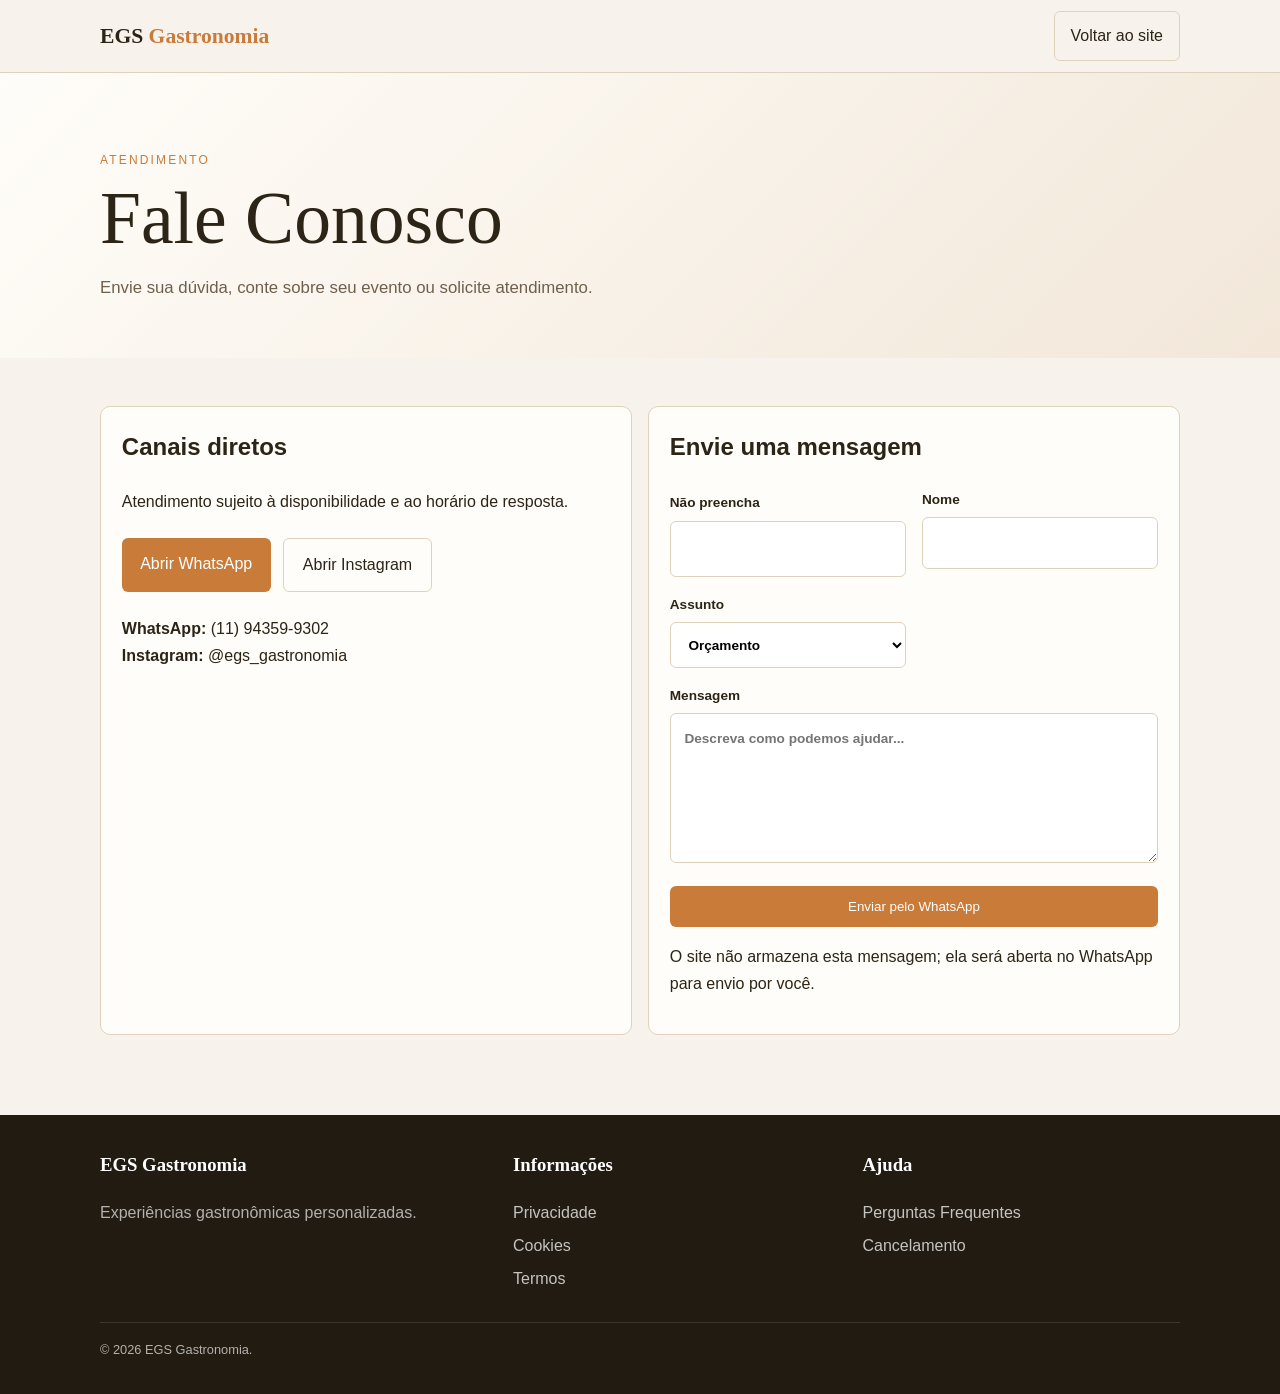
==== fale-conosco.html @ ea9b5db6 "Adiciona página Fale Conosco" ====
<!doctype html><html lang="pt-BR"><head><meta charset="utf-8"><meta name="viewport" content="width=device-width,initial-scale=1"><meta name="description" content="Fale com a EGS Gastronomia pelo WhatsApp ou Instagram."><meta name="referrer" content="strict-origin-when-cross-origin"><meta http-equiv="Content-Security-Policy" content="default-src 'none'; style-src 'self'; script-src 'self'; img-src 'self' data:; font-src 'self'; connect-src 'none'; object-src 'none'; base-uri 'none'; form-action 'none'; frame-src 'none'; upgrade-insecure-requests"><title>Fale Conosco | EGS Gastronomia</title><link rel="stylesheet" href="assets/css/pages.css"><script src="assets/js/contact.js" defer></script></head><body><header class="page-nav"><div class="wrap"><a class="brand" href="index.html">EGS <span>Gastronomia</span></a><a class="back" href="index.html">Voltar ao site</a></div></header><section class="hero"><div class="wrap"><span class="eyebrow">Atendimento</span><h1>Fale Conosco</h1><p>Envie sua dúvida, conte sobre seu evento ou solicite atendimento.</p></div></section><main class="content"><div class="wrap"><div class="cards"><section class="card"><h2>Canais diretos</h2><p>Atendimento sujeito à disponibilidade e ao horário de resposta.</p><div class="contact-actions"><a class="btn" href="https://wa.me/5511943599302" target="_blank" rel="noopener noreferrer">Abrir WhatsApp</a><a class="btn secondary" href="https://www.instagram.com/egs_gastronomia/" target="_blank" rel="noopener noreferrer">Abrir Instagram</a></div><p><strong>WhatsApp:</strong> (11) 94359-9302<br><strong>Instagram:</strong> @egs_gastronomia</p></section><section class="card"><h2>Envie uma mensagem</h2><form id="contato-form" novalidate><div class="form-grid"><div style="position:absolute;left:-9999px" aria-hidden="true"><label for="website">Não preencha</label><input id="website" tabindex="-1" autocomplete="off"></div><label>Nome<input id="nome" maxlength="80" autocomplete="name" required></label><label>Assunto<select id="assunto"><option>Orçamento</option><option>Dúvida</option><option>Parceria</option><option>Privacidade e dados</option><option>Outro</option></select></label><label class="full">Mensagem<textarea id="mensagem" maxlength="700" required placeholder="Descreva como podemos ajudar..."></textarea></label><button class="btn full" type="submit">Enviar pelo WhatsApp</button></div></form><p>O site não armazena esta mensagem; ela será aberta no WhatsApp para envio por você.</p></section></div></div></main><footer class="page-footer"><div class="wrap"><div class="footer-grid"><div><h3>EGS Gastronomia</h3><p>Experiências gastronômicas personalizadas.</p></div><div><h3>Informações</h3><a href="politica-de-privacidade.html">Privacidade</a><a href="politica-de-cookies.html">Cookies</a><a href="termos-de-uso.html">Termos</a></div><div><h3>Ajuda</h3><a href="faq.html">Perguntas Frequentes</a><a href="cancelamento-e-reagendamento.html">Cancelamento</a></div></div><div class="copyright">© 2026 EGS Gastronomia.</div></div></footer></body></html>
---- assets/css/pages.css ----
:root{--bg:#f7f3ec;--paper:#fffdf9;--ink:#2c2416;--muted:#6e604d;--line:#dfd2bc;--brand:#c97b3a}*{box-sizing:border-box}html{scroll-behavior:smooth}body{margin:0;background:var(--bg);color:var(--ink);font-family:Arial,Helvetica,sans-serif;line-height:1.7}a{color:var(--brand)}.wrap{width:min(1080px,90%);margin:auto}.page-nav{position:sticky;top:0;z-index:10;background:#f7f3ecf2;border-bottom:1px solid var(--line);backdrop-filter:blur(10px)}.page-nav .wrap{min-height:72px;display:flex;align-items:center;justify-content:space-between;gap:1rem}.brand{font:600 1.35rem Georgia,serif;text-decoration:none;color:var(--ink)}.brand span{color:var(--brand)}.back{padding:.65rem 1rem;border:1px solid var(--line);border-radius:6px;text-decoration:none;color:var(--ink)}.hero{padding:72px 0 38px;background:linear-gradient(135deg,#fffdf9,#f2e7d9)}.eyebrow{color:var(--brand);font-size:.75rem;letter-spacing:.18em;text-transform:uppercase}.hero h1{font:400 clamp(2.5rem,6vw,4.6rem) Georgia,serif;line-height:1.05;margin:.5rem 0 1rem}.hero p{max-width:760px;color:var(--muted);font-size:1.05rem}.content{padding:48px 0 80px}.article{max-width:820px;background:var(--paper);border:1px solid var(--line);border-radius:14px;padding:clamp(1.4rem,4vw,3rem);box-shadow:0 18px 50px #2c241612}.article h2{font:600 1.7rem Georgia,serif;margin-top:2rem}.article h3{margin-top:1.5rem}.article p,.article li{color:#4f4435}.article ul{padding-left:1.2rem}.notice{background:#f4e5d6;border-left:4px solid var(--brand);padding:1rem 1.2rem;border-radius:6px}.cards{display:grid;grid-template-columns:repeat(2,1fr);gap:1rem}.card{background:var(--paper);border:1px solid var(--line);padding:1.3rem;border-radius:10px}.card h2{margin-top:0}.contact-actions{display:flex;gap:.8rem;flex-wrap:wrap;margin:1.4rem 0}.btn{display:inline-block;background:var(--brand);color:white;text-decoration:none;padding:.8rem 1.15rem;border-radius:6px;border:0;cursor:pointer}.btn.secondary{background:transparent;color:var(--ink);border:1px solid var(--line)}.form-grid{display:grid;grid-template-columns:1fr 1fr;gap:1rem}.full{grid-column:1/-1}label{font-size:.85rem;font-weight:600}input,select,textarea{width:100%;margin-top:.35rem;padding:.85rem;border:1px solid var(--line);border-radius:6px;background:#fff;font:inherit}textarea{min-height:150px;resize:vertical}.page-footer{background:#211b11;color:#ffffffa8;padding:34px 0}.footer-grid{display:grid;grid-template-columns:1.2fr 1fr 1fr;gap:2rem}.page-footer h3{color:#fff;margin-top:0;font-family:Georgia,serif}.page-footer a{color:#ffffffbd;text-decoration:none;display:block;margin:.35rem 0}.copyright{border-top:1px solid #ffffff1f;margin-top:1.5rem;padding-top:1rem;font-size:.8rem}.faq details{border:1px solid var(--line);background:var(--paper);border-radius:8px;padding:1rem;margin:.8rem 0}.faq summary{font-weight:700;cursor:pointer}.wa{position:fixed;right:20px;bottom:20px;width:56px;height:56px;border-radius:50%;background:#25d366;color:#fff;display:grid;place-items:center;text-decoration:none;font-size:1.5rem;box-shadow:0 8px 30px #25d36666}@media(max-width:700px){.cards,.form-grid,.footer-grid{grid-template-columns:1fr}.full{grid-column:auto}.page-nav .wrap{min-height:64px}.hero{padding-top:50px}}
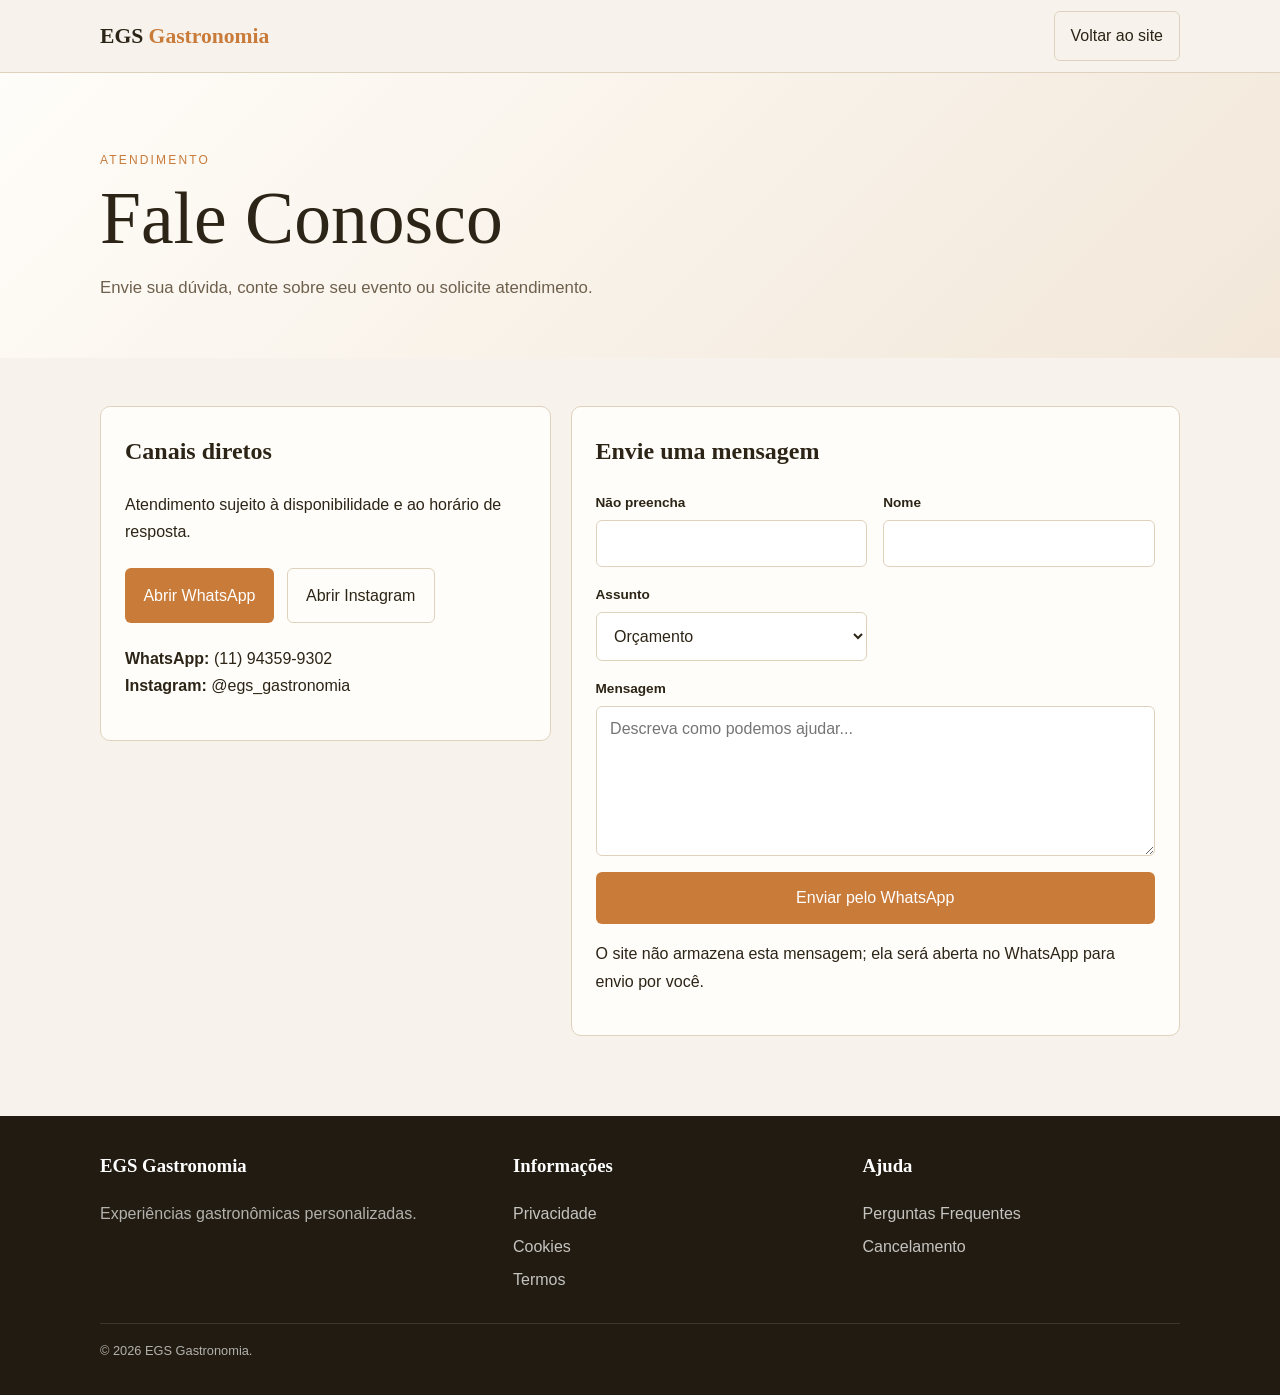
==== commit 102b7cbe: "Atualiza versão do CSS responsivo no Fale Conosco" ====
--- a/fale-conosco.html
+++ b/fale-conosco.html
@@ -1 +1 @@
-<!doctype html><html lang="pt-BR"><head><meta charset="utf-8"><meta name="viewport" content="width=device-width,initial-scale=1"><meta name="description" content="Fale com a EGS Gastronomia pelo WhatsApp ou Instagram."><meta name="referrer" content="strict-origin-when-cross-origin"><meta http-equiv="Content-Security-Policy" content="default-src 'none'; style-src 'self'; script-src 'self'; img-src 'self' data:; font-src 'self'; connect-src 'none'; object-src 'none'; base-uri 'none'; form-action 'none'; frame-src 'none'; upgrade-insecure-requests"><title>Fale Conosco | EGS Gastronomia</title><link rel="stylesheet" href="assets/css/pages.css"><script src="assets/js/contact.js" defer></script></head><body><header class="page-nav"><div class="wrap"><a class="brand" href="index.html">EGS <span>Gastronomia</span></a><a class="back" href="index.html">Voltar ao site</a></div></header><section class="hero"><div class="wrap"><span class="eyebrow">Atendimento</span><h1>Fale Conosco</h1><p>Envie sua dúvida, conte sobre seu evento ou solicite atendimento.</p></div></section><main class="content"><div class="wrap"><div class="cards"><section class="card"><h2>Canais diretos</h2><p>Atendimento sujeito à disponibilidade e ao horário de resposta.</p><div class="contact-actions"><a class="btn" href="https://wa.me/5511943599302" target="_blank" rel="noopener noreferrer">Abrir WhatsApp</a><a class="btn secondary" href="https://www.instagram.com/egs_gastronomia/" target="_blank" rel="noopener noreferrer">Abrir Instagram</a></div><p><strong>WhatsApp:</strong> (11) 94359-9302<br><strong>Instagram:</strong> @egs_gastronomia</p></section><section class="card"><h2>Envie uma mensagem</h2><form id="contato-form" novalidate><div class="form-grid"><div style="position:absolute;left:-9999px" aria-hidden="true"><label for="website">Não preencha</label><input id="website" tabindex="-1" autocomplete="off"></div><label>Nome<input id="nome" maxlength="80" autocomplete="name" required></label><label>Assunto<select id="assunto"><option>Orçamento</option><option>Dúvida</option><option>Parceria</option><option>Privacidade e dados</option><option>Outro</option></select></label><label class="full">Mensagem<textarea id="mensagem" maxlength="700" required placeholder="Descreva como podemos ajudar..."></textarea></label><button class="btn full" type="submit">Enviar pelo WhatsApp</button></div></form><p>O site não armazena esta mensagem; ela será aberta no WhatsApp para envio por você.</p></section></div></div></main><footer class="page-footer"><div class="wrap"><div class="footer-grid"><div><h3>EGS Gastronomia</h3><p>Experiências gastronômicas personalizadas.</p></div><div><h3>Informações</h3><a href="politica-de-privacidade.html">Privacidade</a><a href="politica-de-cookies.html">Cookies</a><a href="termos-de-uso.html">Termos</a></div><div><h3>Ajuda</h3><a href="faq.html">Perguntas Frequentes</a><a href="cancelamento-e-reagendamento.html">Cancelamento</a></div></div><div class="copyright">© 2026 EGS Gastronomia.</div></div></footer></body></html>+<!doctype html><html lang="pt-BR"><head><meta charset="utf-8"><meta name="viewport" content="width=device-width,initial-scale=1"><meta name="description" content="Fale com a EGS Gastronomia pelo WhatsApp ou Instagram."><meta name="referrer" content="strict-origin-when-cross-origin"><meta http-equiv="Content-Security-Policy" content="default-src 'none'; style-src 'self'; script-src 'self'; img-src 'self' data:; font-src 'self'; connect-src 'none'; object-src 'none'; base-uri 'none'; form-action 'none'; frame-src 'none'; upgrade-insecure-requests"><title>Fale Conosco | EGS Gastronomia</title><link rel="stylesheet" href="assets/css/pages.css?v=20260727-2"><script src="assets/js/contact.js" defer></script></head><body><header class="page-nav"><div class="wrap"><a class="brand" href="index.html">EGS <span>Gastronomia</span></a><a class="back" href="index.html">Voltar ao site</a></div></header><section class="hero"><div class="wrap"><span class="eyebrow">Atendimento</span><h1>Fale Conosco</h1><p>Envie sua dúvida, conte sobre seu evento ou solicite atendimento.</p></div></section><main class="content"><div class="wrap"><div class="cards"><section class="card"><h2>Canais diretos</h2><p>Atendimento sujeito à disponibilidade e ao horário de resposta.</p><div class="contact-actions"><a class="btn" href="https://wa.me/5511943599302" target="_blank" rel="noopener noreferrer">Abrir WhatsApp</a><a class="btn secondary" href="https://www.instagram.com/egs_gastronomia/" target="_blank" rel="noopener noreferrer">Abrir Instagram</a></div><p><strong>WhatsApp:</strong> (11) 94359-9302<br><strong>Instagram:</strong> @egs_gastronomia</p></section><section class="card"><h2>Envie uma mensagem</h2><form id="contato-form" novalidate><div class="form-grid"><div style="position:absolute;left:-9999px" aria-hidden="true"><label for="website">Não preencha</label><input id="website" tabindex="-1" autocomplete="off"></div><label>Nome<input id="nome" maxlength="80" autocomplete="name" required></label><label>Assunto<select id="assunto"><option>Orçamento</option><option>Dúvida</option><option>Parceria</option><option>Privacidade e dados</option><option>Outro</option></select></label><label class="full">Mensagem<textarea id="mensagem" maxlength="700" required placeholder="Descreva como podemos ajudar..."></textarea></label><button class="btn full" type="submit">Enviar pelo WhatsApp</button></div></form><p>O site não armazena esta mensagem; ela será aberta no WhatsApp para envio por você.</p></section></div></div></main><footer class="page-footer"><div class="wrap"><div class="footer-grid"><div><h3>EGS Gastronomia</h3><p>Experiências gastronômicas personalizadas.</p></div><div><h3>Informações</h3><a href="politica-de-privacidade.html">Privacidade</a><a href="politica-de-cookies.html">Cookies</a><a href="termos-de-uso.html">Termos</a></div><div><h3>Ajuda</h3><a href="faq.html">Perguntas Frequentes</a><a href="cancelamento-e-reagendamento.html">Cancelamento</a></div></div><div class="copyright">© 2026 EGS Gastronomia.</div></div></footer></body></html>
--- a/assets/css/pages.css
+++ b/assets/css/pages.css
@@ -1 +1 @@
-:root{--bg:#f7f3ec;--paper:#fffdf9;--ink:#2c2416;--muted:#6e604d;--line:#dfd2bc;--brand:#c97b3a}*{box-sizing:border-box}html{scroll-behavior:smooth}body{margin:0;background:var(--bg);color:var(--ink);font-family:Arial,Helvetica,sans-serif;line-height:1.7}a{color:var(--brand)}.wrap{width:min(1080px,90%);margin:auto}.page-nav{position:sticky;top:0;z-index:10;background:#f7f3ecf2;border-bottom:1px solid var(--line);backdrop-filter:blur(10px)}.page-nav .wrap{min-height:72px;display:flex;align-items:center;justify-content:space-between;gap:1rem}.brand{font:600 1.35rem Georgia,serif;text-decoration:none;color:var(--ink)}.brand span{color:var(--brand)}.back{padding:.65rem 1rem;border:1px solid var(--line);border-radius:6px;text-decoration:none;color:var(--ink)}.hero{padding:72px 0 38px;background:linear-gradient(135deg,#fffdf9,#f2e7d9)}.eyebrow{color:var(--brand);font-size:.75rem;letter-spacing:.18em;text-transform:uppercase}.hero h1{font:400 clamp(2.5rem,6vw,4.6rem) Georgia,serif;line-height:1.05;margin:.5rem 0 1rem}.hero p{max-width:760px;color:var(--muted);font-size:1.05rem}.content{padding:48px 0 80px}.article{max-width:820px;background:var(--paper);border:1px solid var(--line);border-radius:14px;padding:clamp(1.4rem,4vw,3rem);box-shadow:0 18px 50px #2c241612}.article h2{font:600 1.7rem Georgia,serif;margin-top:2rem}.article h3{margin-top:1.5rem}.article p,.article li{color:#4f4435}.article ul{padding-left:1.2rem}.notice{background:#f4e5d6;border-left:4px solid var(--brand);padding:1rem 1.2rem;border-radius:6px}.cards{display:grid;grid-template-columns:repeat(2,1fr);gap:1rem}.card{background:var(--paper);border:1px solid var(--line);padding:1.3rem;border-radius:10px}.card h2{margin-top:0}.contact-actions{display:flex;gap:.8rem;flex-wrap:wrap;margin:1.4rem 0}.btn{display:inline-block;background:var(--brand);color:white;text-decoration:none;padding:.8rem 1.15rem;border-radius:6px;border:0;cursor:pointer}.btn.secondary{background:transparent;color:var(--ink);border:1px solid var(--line)}.form-grid{display:grid;grid-template-columns:1fr 1fr;gap:1rem}.full{grid-column:1/-1}label{font-size:.85rem;font-weight:600}input,select,textarea{width:100%;margin-top:.35rem;padding:.85rem;border:1px solid var(--line);border-radius:6px;background:#fff;font:inherit}textarea{min-height:150px;resize:vertical}.page-footer{background:#211b11;color:#ffffffa8;padding:34px 0}.footer-grid{display:grid;grid-template-columns:1.2fr 1fr 1fr;gap:2rem}.page-footer h3{color:#fff;margin-top:0;font-family:Georgia,serif}.page-footer a{color:#ffffffbd;text-decoration:none;display:block;margin:.35rem 0}.copyright{border-top:1px solid #ffffff1f;margin-top:1.5rem;padding-top:1rem;font-size:.8rem}.faq details{border:1px solid var(--line);background:var(--paper);border-radius:8px;padding:1rem;margin:.8rem 0}.faq summary{font-weight:700;cursor:pointer}.wa{position:fixed;right:20px;bottom:20px;width:56px;height:56px;border-radius:50%;background:#25d366;color:#fff;display:grid;place-items:center;text-decoration:none;font-size:1.5rem;box-shadow:0 8px 30px #25d36666}@media(max-width:700px){.cards,.form-grid,.footer-grid{grid-template-columns:1fr}.full{grid-column:auto}.page-nav .wrap{min-height:64px}.hero{padding-top:50px}}+:root{--bg:#f7f3ec;--paper:#fffdf9;--ink:#2c2416;--muted:#6e604d;--line:#dfd2bc;--brand:#c97b3a}*{box-sizing:border-box}html{scroll-behavior:smooth;-webkit-text-size-adjust:100%}body{margin:0;min-width:320px;background:var(--bg);color:var(--ink);font-family:Arial,Helvetica,sans-serif;line-height:1.7;overflow-x:hidden}a{color:var(--brand)}img,svg{max-width:100%}.wrap{width:min(1080px,calc(100% - 40px));margin:auto}.page-nav{position:sticky;top:0;z-index:10;background:#f7f3ecf2;border-bottom:1px solid var(--line);backdrop-filter:blur(10px)}.page-nav .wrap{min-height:72px;display:flex;align-items:center;justify-content:space-between;gap:1rem}.brand{font:600 1.35rem Georgia,serif;text-decoration:none;color:var(--ink);white-space:nowrap}.brand span{color:var(--brand)}.back{padding:.65rem 1rem;border:1px solid var(--line);border-radius:6px;text-decoration:none;color:var(--ink);white-space:nowrap}.hero{padding:72px 0 38px;background:linear-gradient(135deg,#fffdf9,#f2e7d9)}.eyebrow{color:var(--brand);font-size:.75rem;letter-spacing:.18em;text-transform:uppercase}.hero h1{font:400 clamp(2.5rem,6vw,4.6rem) Georgia,serif;line-height:1.05;margin:.5rem 0 1rem;overflow-wrap:anywhere}.hero p{max-width:760px;color:var(--muted);font-size:1.05rem}.content{padding:48px 0 80px}.article{max-width:820px;background:var(--paper);border:1px solid var(--line);border-radius:14px;padding:clamp(1.4rem,4vw,3rem);box-shadow:0 18px 50px #2c241612}.article h2{font:600 1.7rem Georgia,serif;margin-top:2rem}.article h3{margin-top:1.5rem}.article p,.article li{color:#4f4435}.article ul{padding-left:1.2rem}.notice{background:#f4e5d6;border-left:4px solid var(--brand);padding:1rem 1.2rem;border-radius:6px}.cards{display:grid;grid-template-columns:minmax(0,.85fr) minmax(0,1.15fr);gap:1.25rem;align-items:start}.card{min-width:0;background:var(--paper);border:1px solid var(--line);padding:1.5rem;border-radius:10px}.card h2{margin-top:0;font-family:Georgia,serif}.contact-actions{display:flex;gap:.8rem;flex-wrap:wrap;margin:1.4rem 0}.btn{display:inline-flex;align-items:center;justify-content:center;min-height:46px;background:var(--brand);color:#fff;text-decoration:none;padding:.8rem 1.15rem;border-radius:6px;border:0;cursor:pointer;font:inherit;text-align:center}.btn.secondary{background:transparent;color:var(--ink);border:1px solid var(--line)}.form-grid{display:grid;grid-template-columns:minmax(0,1fr) minmax(0,1fr);gap:1rem}.full{grid-column:1/-1}label{display:block;min-width:0;font-size:.85rem;font-weight:600}input,select,textarea{display:block;width:100%;max-width:100%;min-width:0;margin-top:.35rem;padding:.85rem;border:1px solid var(--line);border-radius:6px;background:#fff;color:var(--ink);font:16px Arial,Helvetica,sans-serif}select{min-height:49px}textarea{min-height:150px;resize:vertical}.page-footer{background:#211b11;color:#ffffffa8;padding:34px 0}.footer-grid{display:grid;grid-template-columns:1.2fr 1fr 1fr;gap:2rem}.page-footer h3{color:#fff;margin-top:0;font-family:Georgia,serif}.page-footer a{color:#ffffffbd;text-decoration:none;display:block;margin:.35rem 0}.copyright{border-top:1px solid #ffffff1f;margin-top:1.5rem;padding-top:1rem;font-size:.8rem}.faq details{border:1px solid var(--line);background:var(--paper);border-radius:8px;padding:1rem;margin:.8rem 0}.faq summary{font-weight:700;cursor:pointer}.wa{position:fixed;right:20px;bottom:20px;width:56px;height:56px;border-radius:50%;background:#25d366;color:#fff;display:grid;place-items:center;text-decoration:none;font-size:1.5rem;box-shadow:0 8px 30px #25d36666}@media(max-width:900px){.wrap{width:min(100% - 32px,820px)}.cards{grid-template-columns:1fr}.footer-grid{grid-template-columns:1fr 1fr}.footer-grid>div:first-child{grid-column:1/-1}.hero{padding:58px 0 34px}.content{padding:38px 0 64px}}@media(max-width:600px){.wrap{width:calc(100% - 28px)}.page-nav .wrap{min-height:64px;gap:.65rem}.brand{font-size:1.08rem}.back{padding:.5rem .7rem;font-size:.82rem}.hero{padding:42px 0 28px}.hero h1{font-size:clamp(2.25rem,12vw,3.15rem)}.hero p{font-size:1rem}.content{padding:28px 0 54px}.card{padding:1.1rem;border-radius:9px}.cards,.form-grid,.footer-grid{grid-template-columns:1fr}.footer-grid>div:first-child{grid-column:auto}.full{grid-column:auto}.contact-actions{display:grid;grid-template-columns:1fr}.contact-actions .btn,.form-grid>.btn{width:100%}input,select,textarea{padding:.78rem}.page-footer{padding:30px 0}.wa{right:14px;bottom:14px;width:52px;height:52px}}@media(max-width:380px){.wrap{width:calc(100% - 20px)}.brand{font-size:.98rem}.back{font-size:.76rem;padding:.45rem .55rem}.card{padding:.9rem}.hero h1{font-size:2.2rem}}
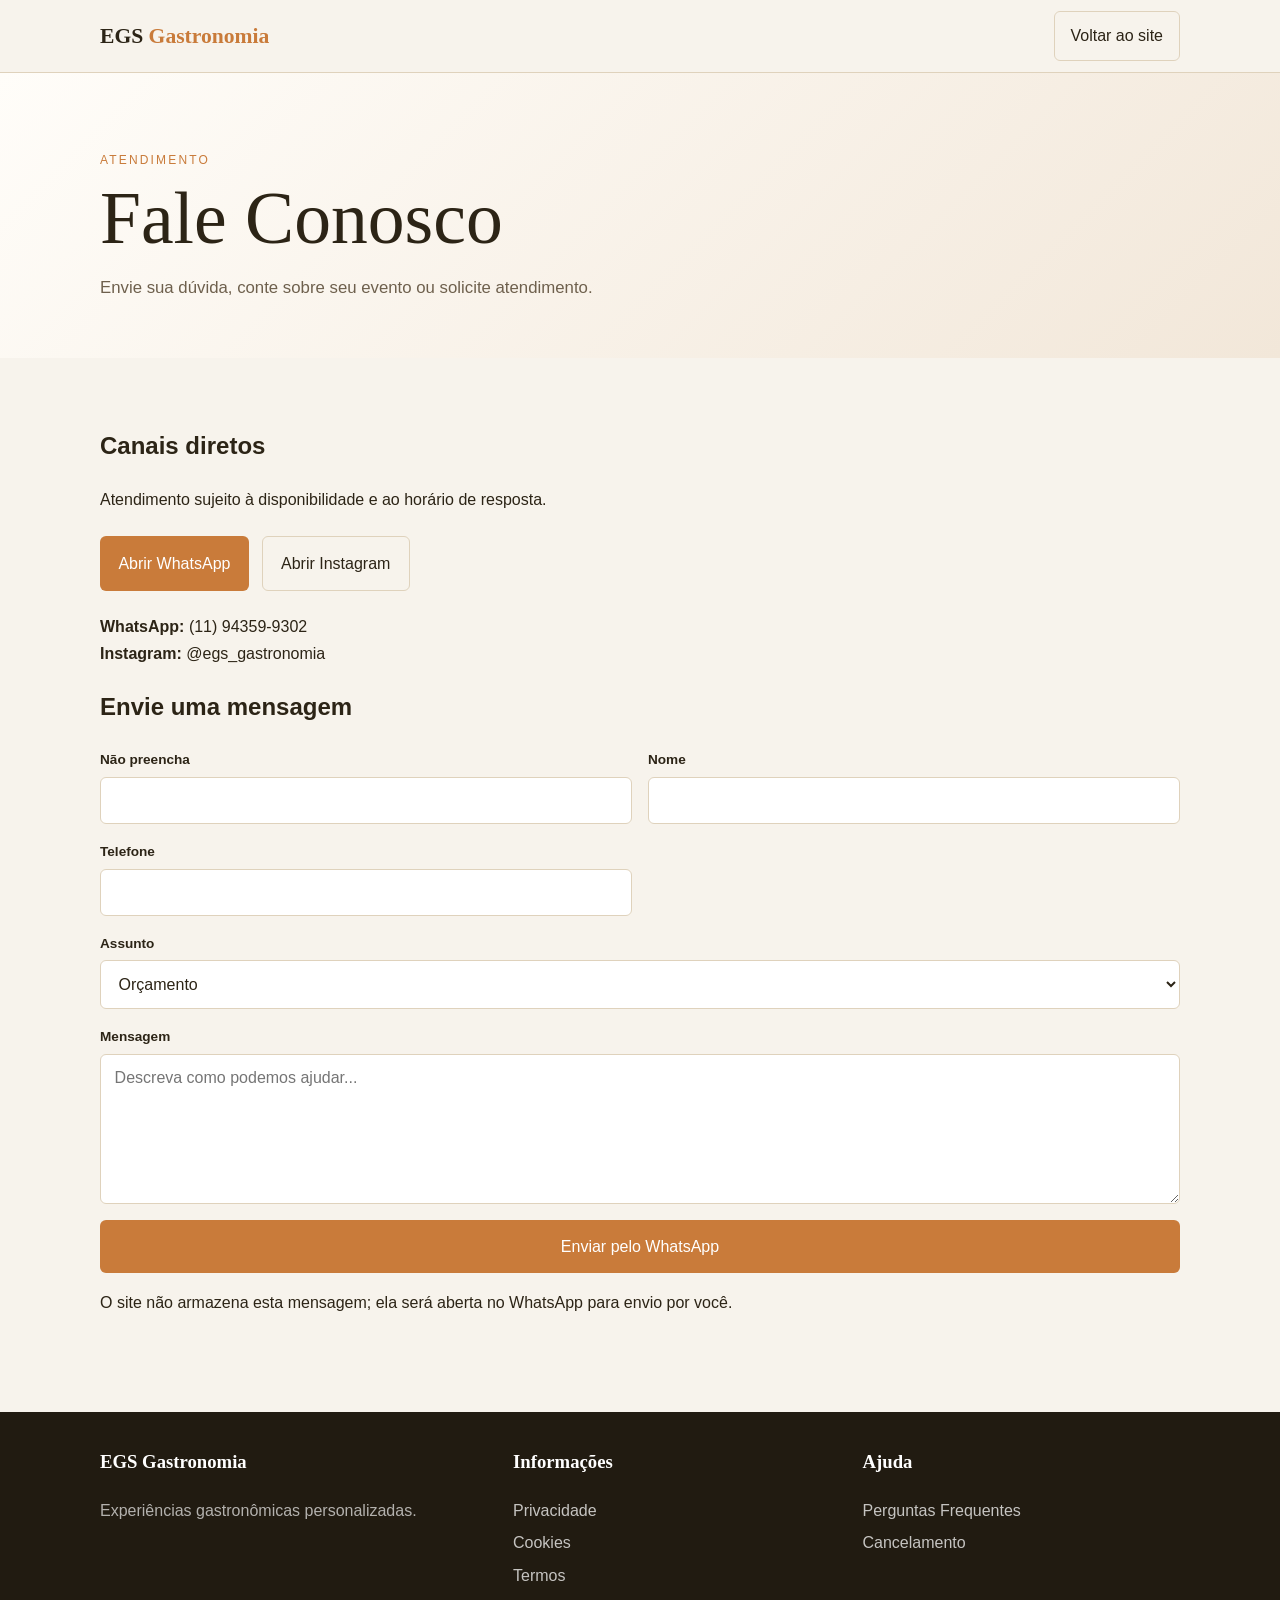
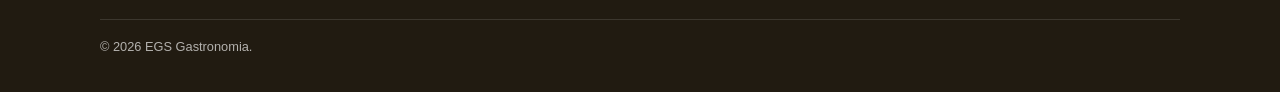
==== commit 8baeca48: "Padroniza formulário do Fale Conosco" ====
--- a/fale-conosco.html
+++ b/fale-conosco.html
@@ -1 +1 @@
-<!doctype html><html lang="pt-BR"><head><meta charset="utf-8"><meta name="viewport" content="width=device-width,initial-scale=1"><meta name="description" content="Fale com a EGS Gastronomia pelo WhatsApp ou Instagram."><meta name="referrer" content="strict-origin-when-cross-origin"><meta http-equiv="Content-Security-Policy" content="default-src 'none'; style-src 'self'; script-src 'self'; img-src 'self' data:; font-src 'self'; connect-src 'none'; object-src 'none'; base-uri 'none'; form-action 'none'; frame-src 'none'; upgrade-insecure-requests"><title>Fale Conosco | EGS Gastronomia</title><link rel="stylesheet" href="assets/css/pages.css?v=20260727-2"><script src="assets/js/contact.js" defer></script></head><body><header class="page-nav"><div class="wrap"><a class="brand" href="index.html">EGS <span>Gastronomia</span></a><a class="back" href="index.html">Voltar ao site</a></div></header><section class="hero"><div class="wrap"><span class="eyebrow">Atendimento</span><h1>Fale Conosco</h1><p>Envie sua dúvida, conte sobre seu evento ou solicite atendimento.</p></div></section><main class="content"><div class="wrap"><div class="cards"><section class="card"><h2>Canais diretos</h2><p>Atendimento sujeito à disponibilidade e ao horário de resposta.</p><div class="contact-actions"><a class="btn" href="https://wa.me/5511943599302" target="_blank" rel="noopener noreferrer">Abrir WhatsApp</a><a class="btn secondary" href="https://www.instagram.com/egs_gastronomia/" target="_blank" rel="noopener noreferrer">Abrir Instagram</a></div><p><strong>WhatsApp:</strong> (11) 94359-9302<br><strong>Instagram:</strong> @egs_gastronomia</p></section><section class="card"><h2>Envie uma mensagem</h2><form id="contato-form" novalidate><div class="form-grid"><div style="position:absolute;left:-9999px" aria-hidden="true"><label for="website">Não preencha</label><input id="website" tabindex="-1" autocomplete="off"></div><label>Nome<input id="nome" maxlength="80" autocomplete="name" required></label><label>Assunto<select id="assunto"><option>Orçamento</option><option>Dúvida</option><option>Parceria</option><option>Privacidade e dados</option><option>Outro</option></select></label><label class="full">Mensagem<textarea id="mensagem" maxlength="700" required placeholder="Descreva como podemos ajudar..."></textarea></label><button class="btn full" type="submit">Enviar pelo WhatsApp</button></div></form><p>O site não armazena esta mensagem; ela será aberta no WhatsApp para envio por você.</p></section></div></div></main><footer class="page-footer"><div class="wrap"><div class="footer-grid"><div><h3>EGS Gastronomia</h3><p>Experiências gastronômicas personalizadas.</p></div><div><h3>Informações</h3><a href="politica-de-privacidade.html">Privacidade</a><a href="politica-de-cookies.html">Cookies</a><a href="termos-de-uso.html">Termos</a></div><div><h3>Ajuda</h3><a href="faq.html">Perguntas Frequentes</a><a href="cancelamento-e-reagendamento.html">Cancelamento</a></div></div><div class="copyright">© 2026 EGS Gastronomia.</div></div></footer></body></html>+<!doctype html><html lang="pt-BR"><head><meta charset="utf-8"><meta name="viewport" content="width=device-width,initial-scale=1"><meta name="description" content="Fale com a EGS Gastronomia pelo WhatsApp ou Instagram."><meta name="referrer" content="strict-origin-when-cross-origin"><meta http-equiv="Content-Security-Policy" content="default-src 'none'; style-src 'self'; script-src 'self'; img-src 'self' data:; font-src 'self'; connect-src 'none'; object-src 'none'; base-uri 'none'; form-action 'none'; frame-src 'none'; upgrade-insecure-requests"><title>Fale Conosco | EGS Gastronomia</title><link rel="stylesheet" href="assets/css/pages.css?v=20260727-5"><script src="assets/js/contact.js?v=20260727-2" defer></script></head><body><header class="page-nav"><div class="wrap"><a class="brand" href="index.html">EGS <span>Gastronomia</span></a><a class="back" href="index.html">Voltar ao site</a></div></header><section class="hero"><div class="wrap"><span class="eyebrow">Atendimento</span><h1>Fale Conosco</h1><p>Envie sua dúvida, conte sobre seu evento ou solicite atendimento.</p></div></section><main class="content"><div class="wrap"><div class="contact-layout"><section class="contact-panel"><h2>Canais diretos</h2><p>Atendimento sujeito à disponibilidade e ao horário de resposta.</p><div class="contact-actions"><a class="btn" href="https://wa.me/5511943599302" target="_blank" rel="noopener noreferrer">Abrir WhatsApp</a><a class="btn secondary" href="https://www.instagram.com/egs_gastronomia/" target="_blank" rel="noopener noreferrer">Abrir Instagram</a></div><p><strong>WhatsApp:</strong> (11) 94359-9302<br><strong>Instagram:</strong> @egs_gastronomia</p></section><section class="contact-form-card"><h2>Envie uma mensagem</h2><form id="contato-form" novalidate><div class="form-grid"><div class="honeypot" aria-hidden="true"><label for="website">Não preencha</label><input id="website" tabindex="-1" autocomplete="off"></div><label>Nome<input id="nome" maxlength="80" autocomplete="name" required></label><label>Telefone<input id="telefone" type="tel" maxlength="30" inputmode="tel" autocomplete="tel"></label><label class="full">Assunto<select id="assunto"><option>Orçamento</option><option>Dúvida</option><option>Parceria</option><option>Privacidade e dados</option><option>Outro</option></select></label><label class="full">Mensagem<textarea id="mensagem" maxlength="700" required placeholder="Descreva como podemos ajudar..."></textarea></label><button class="btn full" type="submit">Enviar pelo WhatsApp</button></div></form><p class="form-note">O site não armazena esta mensagem; ela será aberta no WhatsApp para envio por você.</p></section></div></div></main><footer class="page-footer"><div class="wrap"><div class="footer-grid"><div><h3>EGS Gastronomia</h3><p>Experiências gastronômicas personalizadas.</p></div><div><h3>Informações</h3><a href="politica-de-privacidade.html">Privacidade</a><a href="politica-de-cookies.html">Cookies</a><a href="termos-de-uso.html">Termos</a></div><div><h3>Ajuda</h3><a href="faq.html">Perguntas Frequentes</a><a href="cancelamento-e-reagendamento.html">Cancelamento</a></div></div><div class="copyright">© 2026 EGS Gastronomia.</div></div></footer></body></html>
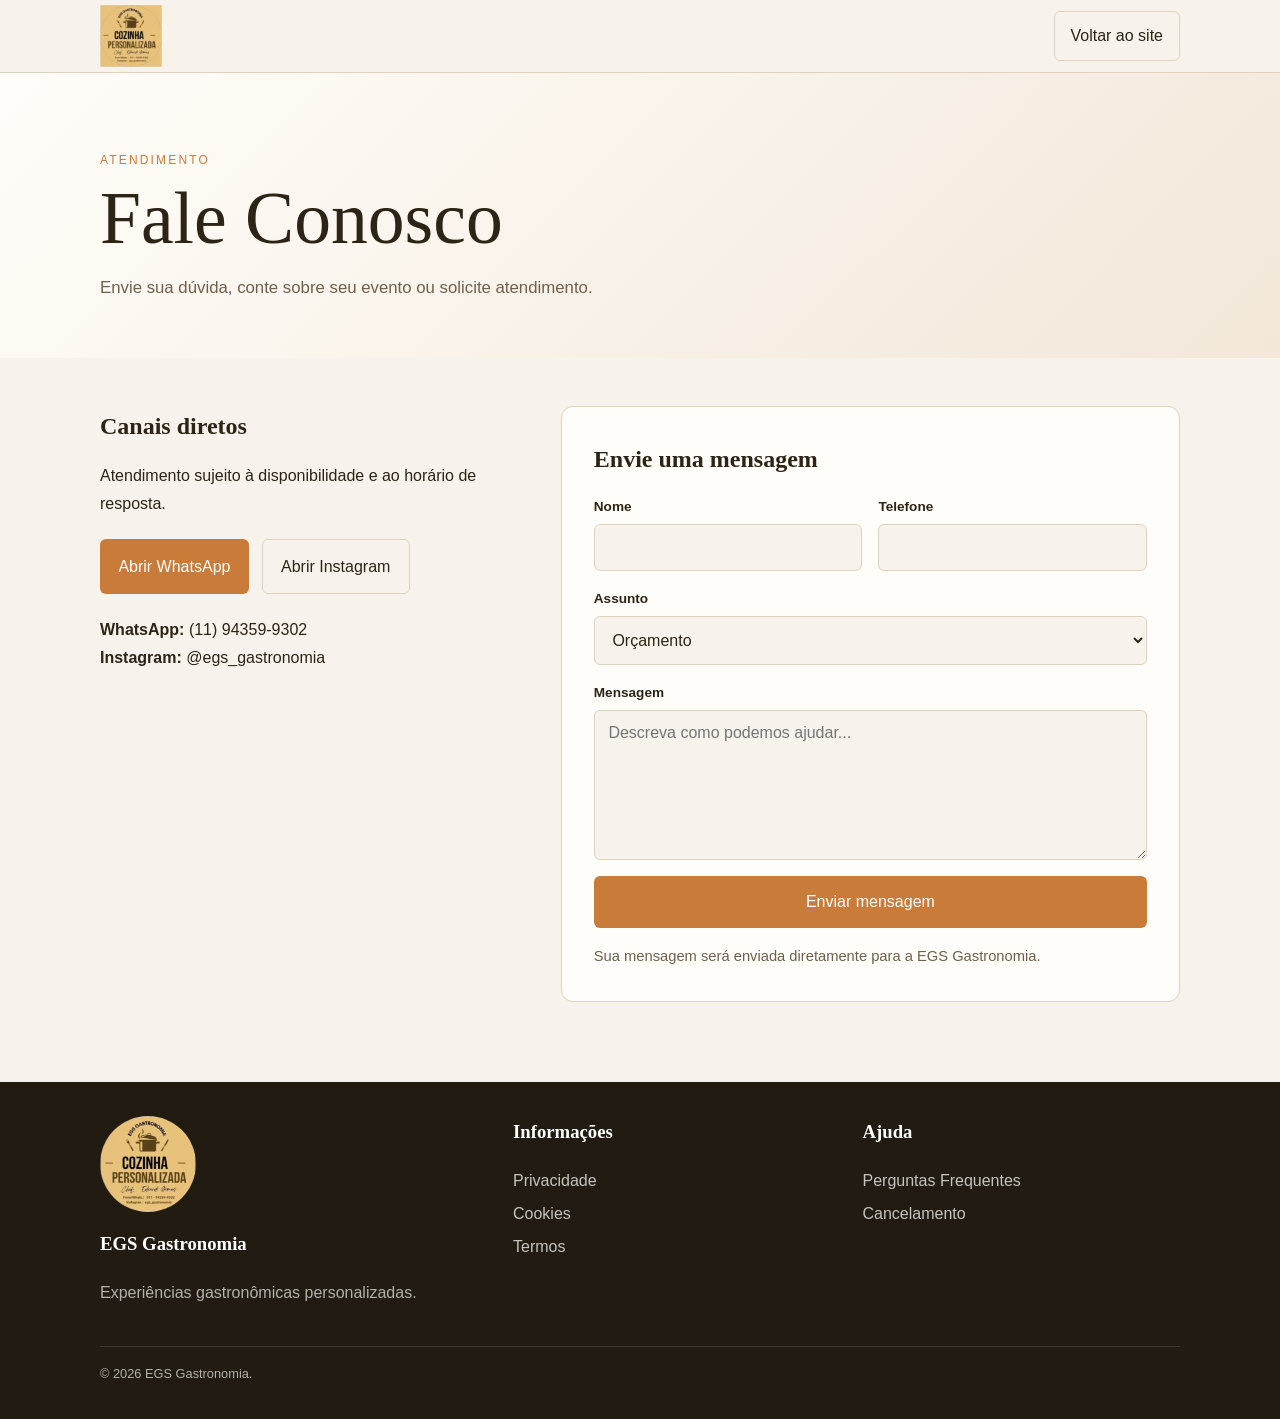
==== commit c4f92ff7: "fix: allow secure form endpoint on contact page" ====
--- a/fale-conosco.html
+++ b/fale-conosco.html
@@ -1 +1 @@
-<!doctype html><html lang="pt-BR"><head><meta charset="utf-8"><meta name="viewport" content="width=device-width,initial-scale=1"><meta name="description" content="Fale com a EGS Gastronomia pelo WhatsApp ou Instagram."><meta name="referrer" content="strict-origin-when-cross-origin"><meta http-equiv="Content-Security-Policy" content="default-src 'none'; style-src 'self'; script-src 'self'; img-src 'self' data:; font-src 'self'; connect-src 'none'; object-src 'none'; base-uri 'none'; form-action 'none'; frame-src 'none'; upgrade-insecure-requests"><title>Fale Conosco | EGS Gastronomia</title><link rel="stylesheet" href="assets/css/pages.css?v=20260727-5"><script src="assets/js/contact.js?v=20260727-2" defer></script></head><body><header class="page-nav"><div class="wrap"><a class="brand" href="index.html">EGS <span>Gastronomia</span></a><a class="back" href="index.html">Voltar ao site</a></div></header><section class="hero"><div class="wrap"><span class="eyebrow">Atendimento</span><h1>Fale Conosco</h1><p>Envie sua dúvida, conte sobre seu evento ou solicite atendimento.</p></div></section><main class="content"><div class="wrap"><div class="contact-layout"><section class="contact-panel"><h2>Canais diretos</h2><p>Atendimento sujeito à disponibilidade e ao horário de resposta.</p><div class="contact-actions"><a class="btn" href="https://wa.me/5511943599302" target="_blank" rel="noopener noreferrer">Abrir WhatsApp</a><a class="btn secondary" href="https://www.instagram.com/egs_gastronomia/" target="_blank" rel="noopener noreferrer">Abrir Instagram</a></div><p><strong>WhatsApp:</strong> (11) 94359-9302<br><strong>Instagram:</strong> @egs_gastronomia</p></section><section class="contact-form-card"><h2>Envie uma mensagem</h2><form id="contato-form" novalidate><div class="form-grid"><div class="honeypot" aria-hidden="true"><label for="website">Não preencha</label><input id="website" tabindex="-1" autocomplete="off"></div><label>Nome<input id="nome" maxlength="80" autocomplete="name" required></label><label>Telefone<input id="telefone" type="tel" maxlength="30" inputmode="tel" autocomplete="tel"></label><label class="full">Assunto<select id="assunto"><option>Orçamento</option><option>Dúvida</option><option>Parceria</option><option>Privacidade e dados</option><option>Outro</option></select></label><label class="full">Mensagem<textarea id="mensagem" maxlength="700" required placeholder="Descreva como podemos ajudar..."></textarea></label><button class="btn full" type="submit">Enviar pelo WhatsApp</button></div></form><p class="form-note">O site não armazena esta mensagem; ela será aberta no WhatsApp para envio por você.</p></section></div></div></main><footer class="page-footer"><div class="wrap"><div class="footer-grid"><div><h3>EGS Gastronomia</h3><p>Experiências gastronômicas personalizadas.</p></div><div><h3>Informações</h3><a href="politica-de-privacidade.html">Privacidade</a><a href="politica-de-cookies.html">Cookies</a><a href="termos-de-uso.html">Termos</a></div><div><h3>Ajuda</h3><a href="faq.html">Perguntas Frequentes</a><a href="cancelamento-e-reagendamento.html">Cancelamento</a></div></div><div class="copyright">© 2026 EGS Gastronomia.</div></div></footer></body></html>+<!doctype html><html lang="pt-BR"><head><meta charset="utf-8"><meta name="viewport" content="width=device-width,initial-scale=1"><meta name="description" content="Fale com a EGS Gastronomia pelo WhatsApp ou Instagram."><meta name="referrer" content="strict-origin-when-cross-origin"><meta http-equiv="Content-Security-Policy" content="default-src 'none'; style-src 'self'; script-src 'self'; img-src 'self' data:; font-src 'self'; connect-src https://script.google.com https://script.googleusercontent.com; object-src 'none'; base-uri 'none'; form-action 'none'; frame-src 'none'; upgrade-insecure-requests"><title>Fale Conosco | EGS Gastronomia</title><link rel="stylesheet" href="assets/css/pages.css?v=20260727-5"><script src="assets/js/contact.js?v=20260824-1" defer></script></head><body><header class="page-nav"><div class="wrap"><a class="brand" href="index.html">EGS <span>Gastronomia</span></a><a class="back" href="index.html">Voltar ao site</a></div></header><section class="hero"><div class="wrap"><span class="eyebrow">Atendimento</span><h1>Fale Conosco</h1><p>Envie sua dúvida, conte sobre seu evento ou solicite atendimento.</p></div></section><main class="content"><div class="wrap"><div class="contact-layout"><section class="contact-panel"><h2>Canais diretos</h2><p>Atendimento sujeito à disponibilidade e ao horário de resposta.</p><div class="contact-actions"><a class="btn" href="https://wa.me/5511943599302" target="_blank" rel="noopener noreferrer">Abrir WhatsApp</a><a class="btn secondary" href="https://www.instagram.com/egs_gastronomia/" target="_blank" rel="noopener noreferrer">Abrir Instagram</a></div><p><strong>WhatsApp:</strong> (11) 94359-9302<br><strong>Instagram:</strong> @egs_gastronomia</p></section><section class="contact-form-card"><h2>Envie uma mensagem</h2><form id="contato-form" novalidate><div class="form-grid"><div class="honeypot" aria-hidden="true"><label for="website">Não preencha</label><input id="website" tabindex="-1" autocomplete="off"></div><label>Nome<input id="nome" maxlength="80" autocomplete="name" required></label><label>Telefone<input id="telefone" type="tel" maxlength="30" inputmode="tel" autocomplete="tel"></label><label class="full">Assunto<select id="assunto"><option>Orçamento</option><option>Dúvida</option><option>Parceria</option><option>Privacidade e dados</option><option>Outro</option></select></label><label class="full">Mensagem<textarea id="mensagem" maxlength="700" required placeholder="Descreva como podemos ajudar..."></textarea></label><button class="btn full" type="submit">Enviar mensagem</button></div></form><p class="form-note" aria-live="polite">Sua mensagem será enviada diretamente para a EGS Gastronomia.</p></section></div></div></main><footer class="page-footer"><div class="wrap"><div class="footer-grid"><div><h3>EGS Gastronomia</h3><p>Experiências gastronômicas personalizadas.</p></div><div><h3>Informações</h3><a href="politica-de-privacidade.html">Privacidade</a><a href="politica-de-cookies.html">Cookies</a><a href="termos-de-uso.html">Termos</a></div><div><h3>Ajuda</h3><a href="faq.html">Perguntas Frequentes</a><a href="cancelamento-e-reagendamento.html">Cancelamento</a></div></div><div class="copyright">© 2026 EGS Gastronomia.</div></div></footer></body></html>
--- a/assets/css/pages.css
+++ b/assets/css/pages.css
@@ -1 +1,2 @@
-:root{--bg:#f7f3ec;--paper:#fffdf9;--ink:#2c2416;--muted:#6e604d;--line:#dfd2bc;--brand:#c97b3a}*{box-sizing:border-box}html{scroll-behavior:smooth;-webkit-text-size-adjust:100%}body{margin:0;min-width:320px;background:var(--bg);color:var(--ink);font-family:Arial,Helvetica,sans-serif;line-height:1.7;overflow-x:hidden}a{color:var(--brand)}img,svg{max-width:100%}.wrap{width:min(1080px,calc(100% - 40px));margin:auto}.page-nav{position:sticky;top:0;z-index:10;background:#f7f3ecf2;border-bottom:1px solid var(--line);backdrop-filter:blur(10px)}.page-nav .wrap{min-height:72px;display:flex;align-items:center;justify-content:space-between;gap:1rem}.brand{font:600 1.35rem Georgia,serif;text-decoration:none;color:var(--ink);white-space:nowrap}.brand span{color:var(--brand)}.back{padding:.65rem 1rem;border:1px solid var(--line);border-radius:6px;text-decoration:none;color:var(--ink);white-space:nowrap}.hero{padding:72px 0 38px;background:linear-gradient(135deg,#fffdf9,#f2e7d9)}.eyebrow{color:var(--brand);font-size:.75rem;letter-spacing:.18em;text-transform:uppercase}.hero h1{font:400 clamp(2.5rem,6vw,4.6rem) Georgia,serif;line-height:1.05;margin:.5rem 0 1rem;overflow-wrap:anywhere}.hero p{max-width:760px;color:var(--muted);font-size:1.05rem}.content{padding:48px 0 80px}.article{max-width:820px;background:var(--paper);border:1px solid var(--line);border-radius:14px;padding:clamp(1.4rem,4vw,3rem);box-shadow:0 18px 50px #2c241612}.article h2{font:600 1.7rem Georgia,serif;margin-top:2rem}.article h3{margin-top:1.5rem}.article p,.article li{color:#4f4435}.article ul{padding-left:1.2rem}.notice{background:#f4e5d6;border-left:4px solid var(--brand);padding:1rem 1.2rem;border-radius:6px}.cards{display:grid;grid-template-columns:minmax(0,.85fr) minmax(0,1.15fr);gap:1.25rem;align-items:start}.card{min-width:0;background:var(--paper);border:1px solid var(--line);padding:1.5rem;border-radius:10px}.card h2{margin-top:0;font-family:Georgia,serif}.contact-actions{display:flex;gap:.8rem;flex-wrap:wrap;margin:1.4rem 0}.btn{display:inline-flex;align-items:center;justify-content:center;min-height:46px;background:var(--brand);color:#fff;text-decoration:none;padding:.8rem 1.15rem;border-radius:6px;border:0;cursor:pointer;font:inherit;text-align:center}.btn.secondary{background:transparent;color:var(--ink);border:1px solid var(--line)}.form-grid{display:grid;grid-template-columns:minmax(0,1fr) minmax(0,1fr);gap:1rem}.full{grid-column:1/-1}label{display:block;min-width:0;font-size:.85rem;font-weight:600}input,select,textarea{display:block;width:100%;max-width:100%;min-width:0;margin-top:.35rem;padding:.85rem;border:1px solid var(--line);border-radius:6px;background:#fff;color:var(--ink);font:16px Arial,Helvetica,sans-serif}select{min-height:49px}textarea{min-height:150px;resize:vertical}.page-footer{background:#211b11;color:#ffffffa8;padding:34px 0}.footer-grid{display:grid;grid-template-columns:1.2fr 1fr 1fr;gap:2rem}.page-footer h3{color:#fff;margin-top:0;font-family:Georgia,serif}.page-footer a{color:#ffffffbd;text-decoration:none;display:block;margin:.35rem 0}.copyright{border-top:1px solid #ffffff1f;margin-top:1.5rem;padding-top:1rem;font-size:.8rem}.faq details{border:1px solid var(--line);background:var(--paper);border-radius:8px;padding:1rem;margin:.8rem 0}.faq summary{font-weight:700;cursor:pointer}.wa{position:fixed;right:20px;bottom:20px;width:56px;height:56px;border-radius:50%;background:#25d366;color:#fff;display:grid;place-items:center;text-decoration:none;font-size:1.5rem;box-shadow:0 8px 30px #25d36666}@media(max-width:900px){.wrap{width:min(100% - 32px,820px)}.cards{grid-template-columns:1fr}.footer-grid{grid-template-columns:1fr 1fr}.footer-grid>div:first-child{grid-column:1/-1}.hero{padding:58px 0 34px}.content{padding:38px 0 64px}}@media(max-width:600px){.wrap{width:calc(100% - 28px)}.page-nav .wrap{min-height:64px;gap:.65rem}.brand{font-size:1.08rem}.back{padding:.5rem .7rem;font-size:.82rem}.hero{padding:42px 0 28px}.hero h1{font-size:clamp(2.25rem,12vw,3.15rem)}.hero p{font-size:1rem}.content{padding:28px 0 54px}.card{padding:1.1rem;border-radius:9px}.cards,.form-grid,.footer-grid{grid-template-columns:1fr}.footer-grid>div:first-child{grid-column:auto}.full{grid-column:auto}.contact-actions{display:grid;grid-template-columns:1fr}.contact-actions .btn,.form-grid>.btn{width:100%}input,select,textarea{padding:.78rem}.page-footer{padding:30px 0}.wa{right:14px;bottom:14px;width:52px;height:52px}}@media(max-width:380px){.wrap{width:calc(100% - 20px)}.brand{font-size:.98rem}.back{font-size:.76rem;padding:.45rem .55rem}.card{padding:.9rem}.hero h1{font-size:2.2rem}}+:root{--bg:#f7f3ec;--paper:#fffdf9;--ink:#2c2416;--muted:#6e604d;--line:#dfd2bc;--brand:#c97b3a}*{box-sizing:border-box}html{scroll-behavior:smooth;-webkit-text-size-adjust:100%}body{margin:0;min-width:320px;background:var(--bg);color:var(--ink);font-family:Arial,Helvetica,sans-serif;line-height:1.7;overflow-x:hidden}a{color:var(--brand)}img,svg{max-width:100%}.wrap{width:min(1080px,calc(100% - 40px));margin:auto}.page-nav{position:sticky;top:0;z-index:10;background:#f7f3ecf2;border-bottom:1px solid var(--line);backdrop-filter:blur(10px)}.page-nav .wrap{min-height:72px;display:flex;align-items:center;justify-content:space-between;gap:1rem}.brand{font:600 1.35rem Georgia,serif;text-decoration:none;color:var(--ink);white-space:nowrap}.brand span{color:var(--brand)}.back{padding:.65rem 1rem;border:1px solid var(--line);border-radius:6px;text-decoration:none;color:var(--ink);white-space:nowrap}.hero{padding:72px 0 38px;background:linear-gradient(135deg,#fffdf9,#f2e7d9)}.eyebrow{color:var(--brand);font-size:.75rem;letter-spacing:.18em;text-transform:uppercase}.hero h1{font:400 clamp(2.5rem,6vw,4.6rem) Georgia,serif;line-height:1.05;margin:.5rem 0 1rem;overflow-wrap:anywhere}.hero p{max-width:760px;color:var(--muted);font-size:1.05rem}.content{padding:48px 0 80px}.article{max-width:820px;background:var(--paper);border:1px solid var(--line);border-radius:14px;padding:clamp(1.4rem,4vw,3rem);box-shadow:0 18px 50px #2c241612}.article h2{font:600 1.7rem Georgia,serif;margin-top:2rem}.article h3{margin-top:1.5rem}.article p,.article li{color:#4f4435}.article ul{padding-left:1.2rem}.notice{background:#f4e5d6;border-left:4px solid var(--brand);padding:1rem 1.2rem;border-radius:6px}.cards{display:grid;grid-template-columns:minmax(0,.85fr) minmax(0,1.15fr);gap:1.25rem;align-items:start}.card{min-width:0;background:var(--paper);border:1px solid var(--line);padding:1.5rem;border-radius:10px}.card h2{margin-top:0;font-family:Georgia,serif}.contact-layout{display:grid;grid-template-columns:minmax(0,.8fr) minmax(0,1.2fr);gap:3rem;align-items:start}.contact-panel{min-width:0}.contact-panel h2,.contact-form-card h2{margin:0 0 1rem;font-family:Georgia,serif}.contact-form-card{min-width:0;background:var(--paper);border:1px solid var(--line);padding:2rem;border-radius:12px}.contact-actions{display:flex;gap:.8rem;flex-wrap:wrap;margin:1.4rem 0}.btn{display:inline-flex;align-items:center;justify-content:center;min-height:46px;background:var(--brand);color:#fff;text-decoration:none;padding:.8rem 1.15rem;border-radius:6px;border:0;cursor:pointer;font:inherit;text-align:center}.btn.secondary{background:transparent;color:var(--ink);border:1px solid var(--line)}.form-grid{display:grid;grid-template-columns:minmax(0,1fr) minmax(0,1fr);gap:1rem}.full{grid-column:1/-1}label{display:block;min-width:0;font-size:.85rem;font-weight:600}input,select,textarea{display:block;width:100%;max-width:100%;min-width:0;margin-top:.35rem;padding:.85rem;border:1px solid var(--line);border-radius:6px;background:var(--bg);color:var(--ink);font:16px Arial,Helvetica,sans-serif}select{min-height:49px}textarea{min-height:150px;resize:vertical}.form-note{margin:1rem 0 0;color:var(--muted);font-size:.92rem}.honeypot{position:absolute!important;left:-9999px!important;width:1px!important;height:1px!important;overflow:hidden!important}.page-footer{background:#211b11;color:#ffffffa8;padding:34px 0}.footer-grid{display:grid;grid-template-columns:1.2fr 1fr 1fr;gap:2rem}.page-footer h3{color:#fff;margin-top:0;font-family:Georgia,serif}.page-footer a{color:#ffffffbd;text-decoration:none;display:block;margin:.35rem 0}.copyright{border-top:1px solid #ffffff1f;margin-top:1.5rem;padding-top:1rem;font-size:.8rem}.faq details{border:1px solid var(--line);background:var(--paper);border-radius:8px;padding:1rem;margin:.8rem 0}.faq summary{font-weight:700;cursor:pointer}.wa{position:fixed;right:20px;bottom:20px;width:56px;height:56px;border-radius:50%;background:#25d366;color:#fff;display:grid;place-items:center;text-decoration:none;font-size:1.5rem;box-shadow:0 8px 30px #25d36666}@media(max-width:900px){.wrap{width:min(100% - 32px,820px)}.cards,.contact-layout{grid-template-columns:1fr}.contact-layout{gap:1.5rem}.footer-grid{grid-template-columns:1fr 1fr}.footer-grid>div:first-child{grid-column:1/-1}.hero{padding:58px 0 34px}.content{padding:38px 0 64px}}@media(max-width:600px){.wrap{width:calc(100% - 28px)}.page-nav .wrap{min-height:64px;gap:.65rem}.brand{font-size:1.08rem}.back{padding:.5rem .7rem;font-size:.82rem}.hero{padding:42px 0 28px}.hero h1{font-size:clamp(2.25rem,12vw,3.15rem)}.hero p{font-size:1rem}.content{padding:28px 0 54px}.card,.contact-form-card{padding:1.1rem;border-radius:9px}.cards,.form-grid,.footer-grid{grid-template-columns:1fr}.footer-grid>div:first-child{grid-column:auto}.full{grid-column:auto}.contact-actions{display:grid;grid-template-columns:1fr}.contact-actions .btn,.form-grid>.btn{width:100%}input,select,textarea{padding:.78rem}.page-footer{padding:30px 0}.wa{right:14px;bottom:14px;width:52px;height:52px}}@media(max-width:380px){.wrap{width:calc(100% - 20px)}.brand{font-size:.98rem}.back{font-size:.76rem;padding:.45rem .55rem}.card,.contact-form-card{padding:.9rem}.hero h1{font-size:2.2rem}}
+.brand{display:block;width:62px;height:62px;flex:0 0 62px;background:url('../img/logo-egs.svg') center/contain no-repeat;font-size:0;line-height:0;overflow:hidden}.brand span{display:none}.page-nav .wrap{min-height:72px}.page-footer .footer-grid>div:first-child::before{content:'';display:block;width:96px;height:96px;margin-bottom:1rem;background:url('../img/logo-egs.svg') center/contain no-repeat;border-radius:50%}@media(max-width:600px){.brand{width:50px;height:50px;flex-basis:50px}.page-nav .wrap{min-height:64px}.page-footer .footer-grid>div:first-child::before{width:82px;height:82px}}
